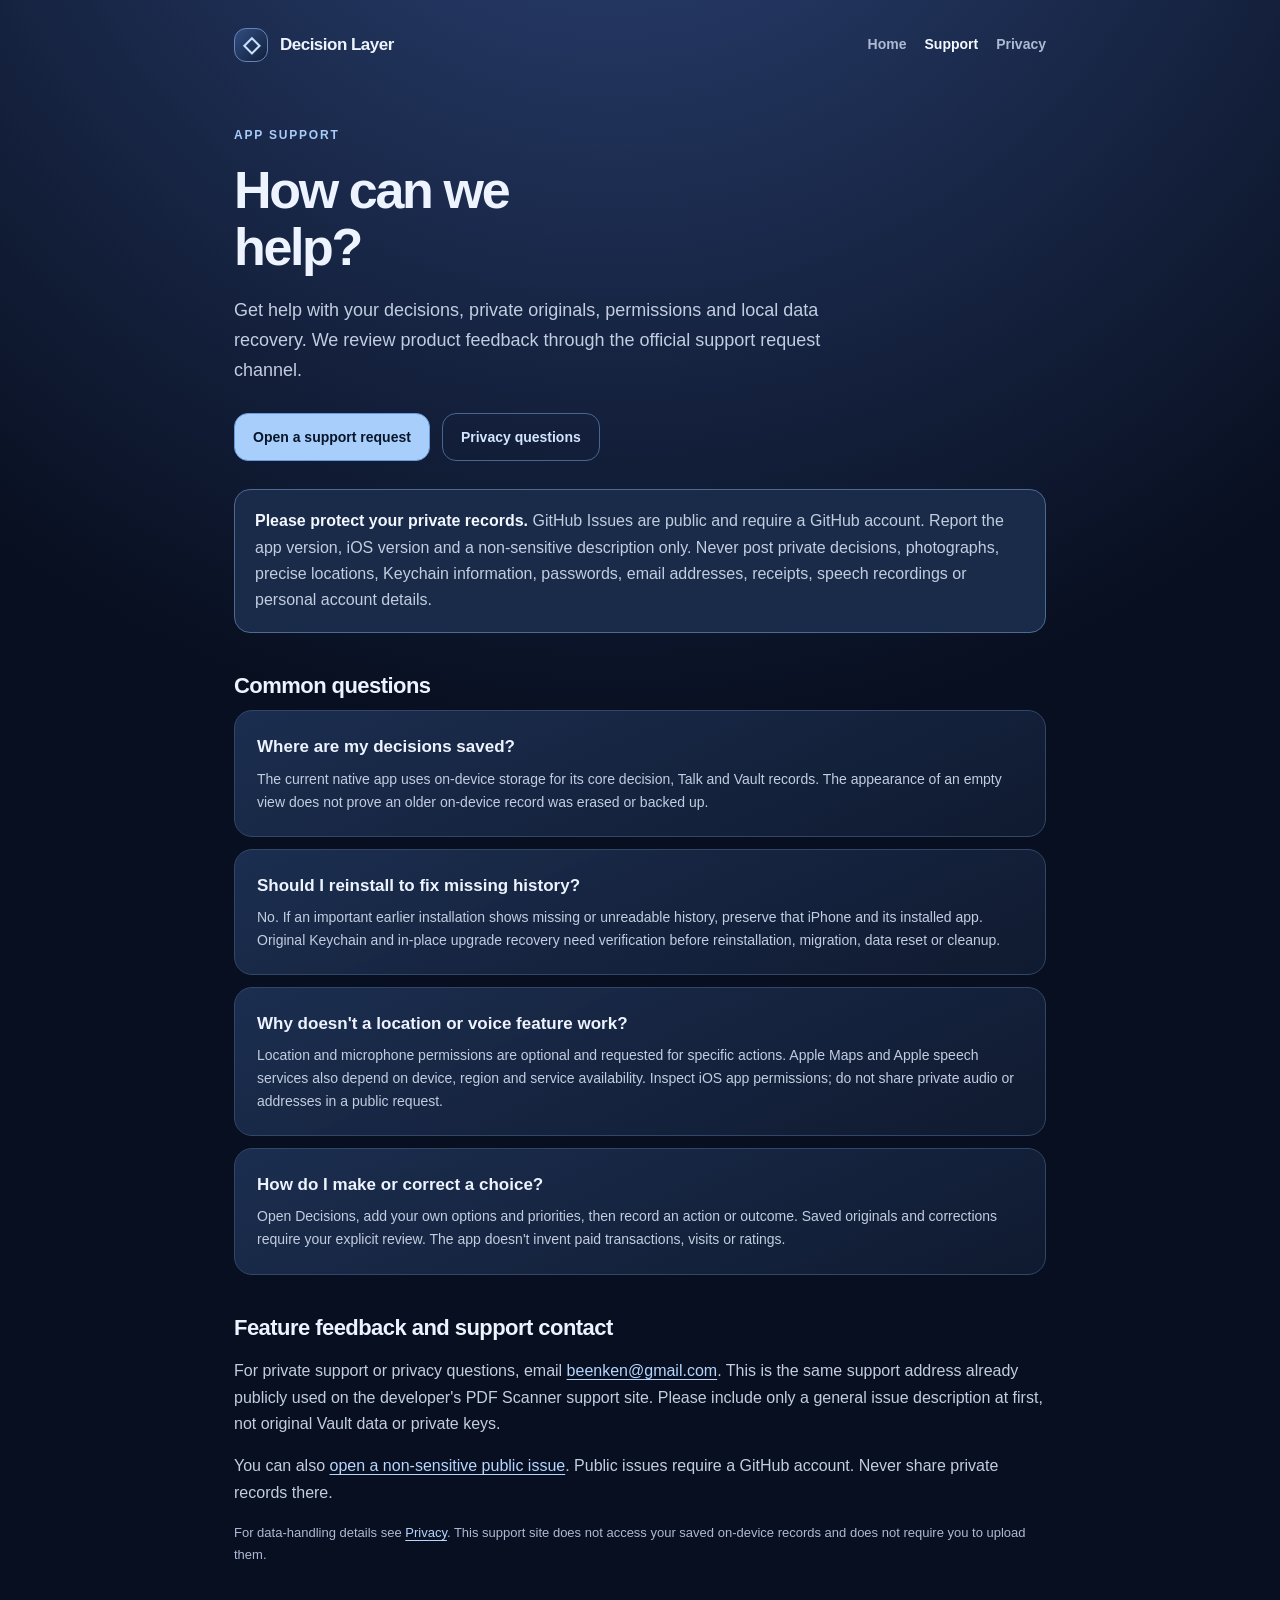
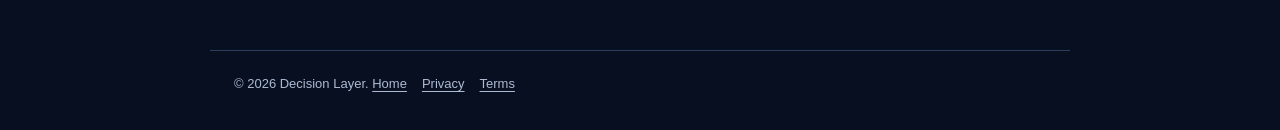
==== support.html @ 04055bee "feat: publish Decision Layer privacy and support hub" ====
<!doctype html><html lang="en"><head><meta charset="utf-8"><meta name="viewport" content="width=device-width,initial-scale=1"><meta name="theme-color" content="#080f20"><meta name="description" content="Help, troubleshooting and contact for Decision Layer on iPhone."><title>Support — Decision Layer</title><link rel="stylesheet" href="styles.css"></head><body>
<header><div class="header-row"><a class="brand" href="index.html"><span aria-hidden="true">◇</span> Decision Layer</a><nav aria-label="Main navigation"><a href="index.html">Home</a><a href="support.html" aria-current="page">Support</a><a href="privacy.html">Privacy</a></nav></div></header>
<main><div class="eyebrow">App support</div><h1>How can we help?</h1>
<p class="lead">Get help with your decisions, private originals, permissions and local data recovery. We review product feedback through the official support request channel.</p>
<div class="actions"><a class="button" href="https://github.com/L1gh7C0d35/decision-layer-support/issues/new" rel="noopener noreferrer">Open a support request</a><a class="button secondary" href="privacy.html">Privacy questions</a></div>
<div class="notice"><p><strong>Please protect your private records.</strong> GitHub Issues are public and require a GitHub account. Report the app version, iOS version and a non-sensitive description only. Never post private decisions, photographs, precise locations, Keychain information, passwords, email addresses, receipts, speech recordings or personal account details.</p></div>
<h2>Common questions</h2>
<section class="card"><h3>Where are my decisions saved?</h3><p>The current native app uses on-device storage for its core decision, Talk and Vault records. The appearance of an empty view does not prove an older on-device record was erased or backed up.</p></section>
<section class="card" style="margin-top:12px"><h3>Should I reinstall to fix missing history?</h3><p>No. If an important earlier installation shows missing or unreadable history, preserve that iPhone and its installed app. Original Keychain and in-place upgrade recovery need verification before reinstallation, migration, data reset or cleanup.</p></section>
<section class="card" style="margin-top:12px"><h3>Why doesn't a location or voice feature work?</h3><p>Location and microphone permissions are optional and requested for specific actions. Apple Maps and Apple speech services also depend on device, region and service availability. Inspect iOS app permissions; do not share private audio or addresses in a public request.</p></section>
<section class="card" style="margin-top:12px"><h3>How do I make or correct a choice?</h3><p>Open Decisions, add your own options and priorities, then record an action or outcome. Saved originals and corrections require your explicit review. The app doesn't invent paid transactions, visits or ratings.</p></section>
<h2>Feature feedback and support contact</h2>
<p>For private support or privacy questions, email <a href="mailto:beenken@gmail.com?subject=Decision%20Layer%20Support">beenken@gmail.com</a>. This is the same support address already publicly used on the developer's PDF Scanner support site. Please include only a general issue description at first, not original Vault data or private keys.</p>
<p>You can also <a href="https://github.com/L1gh7C0d35/decision-layer-support/issues/new" rel="noopener noreferrer">open a non-sensitive public issue</a>. Public issues require a GitHub account. Never share private records there.</p>
<p class="small">For data-handling details see <a href="privacy.html">Privacy</a>. This support site does not access your saved on-device records and does not require you to upload them.</p>
</main><footer>© 2026 Decision Layer. <a href="index.html">Home</a><a href="privacy.html">Privacy</a><a href="terms.html">Terms</a></footer></body></html>
---- styles.css ----
:root{color-scheme:dark;--bg:#080f20;--surface:#121d34;--surface2:#182741;--border:#324768;--sky:#b6d6ff;--text:#edf3ff;--muted:#acbad3}
*{box-sizing:border-box}
html{scroll-behavior:smooth}
body{margin:0;background:radial-gradient(circle at 48% -18%,#2f477c 0,transparent 49%),var(--bg);color:var(--text);font:16px/1.65 -apple-system,BlinkMacSystemFont,"Segoe UI",sans-serif;min-height:100vh}
a{color:var(--sky);text-decoration-thickness:1px;text-underline-offset:3px}
a:hover{color:white}
a:focus-visible{outline:3px solid #b6d6ff;outline-offset:4px;border-radius:4px}
header,main,footer{max-width:860px;margin:0 auto;padding:0 24px}
header{padding-top:28px}
.header-row{display:flex;justify-content:space-between;align-items:center;gap:16px;flex-wrap:wrap}
.brand{display:flex;align-items:center;gap:12px;color:var(--text);font-weight:760;letter-spacing:-.03em;font-size:17px;text-decoration:none}
.brand span{display:grid;place-items:center;border:1px solid #6683b6;background:linear-gradient(135deg,#324d83,#102039);width:34px;height:34px;border-radius:12px;line-height:1;font-size:22px;color:#c9e0ff}
nav{display:flex;flex-wrap:wrap;gap:18px}
nav a{color:var(--muted);font-size:14px;text-decoration:none;font-weight:600}
nav a[aria-current=page]{color:#f4f8ff}
main{padding-top:64px;padding-bottom:72px}
.eyebrow{letter-spacing:.15em;color:#a8cdfa;font-size:12px;font-weight:750;text-transform:uppercase}
h1{font-size:clamp(34px,5.2vw,52px);line-height:1.1;letter-spacing:-.045em;margin:16px 0 20px;max-width:14ch}
h2{font-size:22px;line-height:1.35;letter-spacing:-.025em;margin:38px 0 10px}
h3{font-size:17px;margin:0 0 6px}
p,li{color:#c2cde0}
.lead{font-size:18px;max-width:60ch;line-height:1.65}
.badge{border:1px solid #3f608d;background:#182a4c;padding:6px 12px;border-radius:99px;color:#b8d5ff;font-size:12px;font-weight:650;display:inline-block}
.actions{display:flex;flex-wrap:wrap;gap:12px;margin:28px 0}
.button{display:inline-flex;min-height:48px;align-items:center;justify-content:center;text-decoration:none;font-size:14px;font-weight:740;border-radius:14px;padding:10px 18px;border:1px solid #6a9add;background:#a8cffb;color:#091529}
.button:hover{color:#091529;background:#d5e9ff}
.button.secondary{background:transparent;color:#d4e5ff;border-color:#466791}
.button.secondary:hover{background:#1c3052;color:#f5fbff}
.grid{display:grid;grid-template-columns:repeat(auto-fit,minmax(230px,1fr));gap:12px;margin-top:35px}
.card{background:linear-gradient(155deg,rgba(30,50,86,.88),rgba(16,27,49,.94));border:1px solid var(--border);border-radius:18px;padding:22px}
.card h2{margin:0 0 8px;font-size:19px}
.card p{margin:0;font-size:14px}
.notice{background:#192b49;border:1px solid #4d6a91;border-radius:16px;padding:18px 20px;margin-top:25px}
.notice p{margin:0}
.notice strong{color:#f3f7ff}
ul{padding-left:22px}
li{margin-bottom:10px}
.small,small{font-size:13px;color:var(--muted)}
footer{border-top:1px solid #2d3e5b;padding-top:22px;padding-bottom:36px;color:var(--muted);font-size:13px}
footer a{margin-right:15px;color:var(--muted)}
@media(max-width:550px){header{padding-top:20px}main{padding-top:40px;padding-bottom:55px}nav{gap:13px}.lead{font-size:16px}.card{padding:18px}}
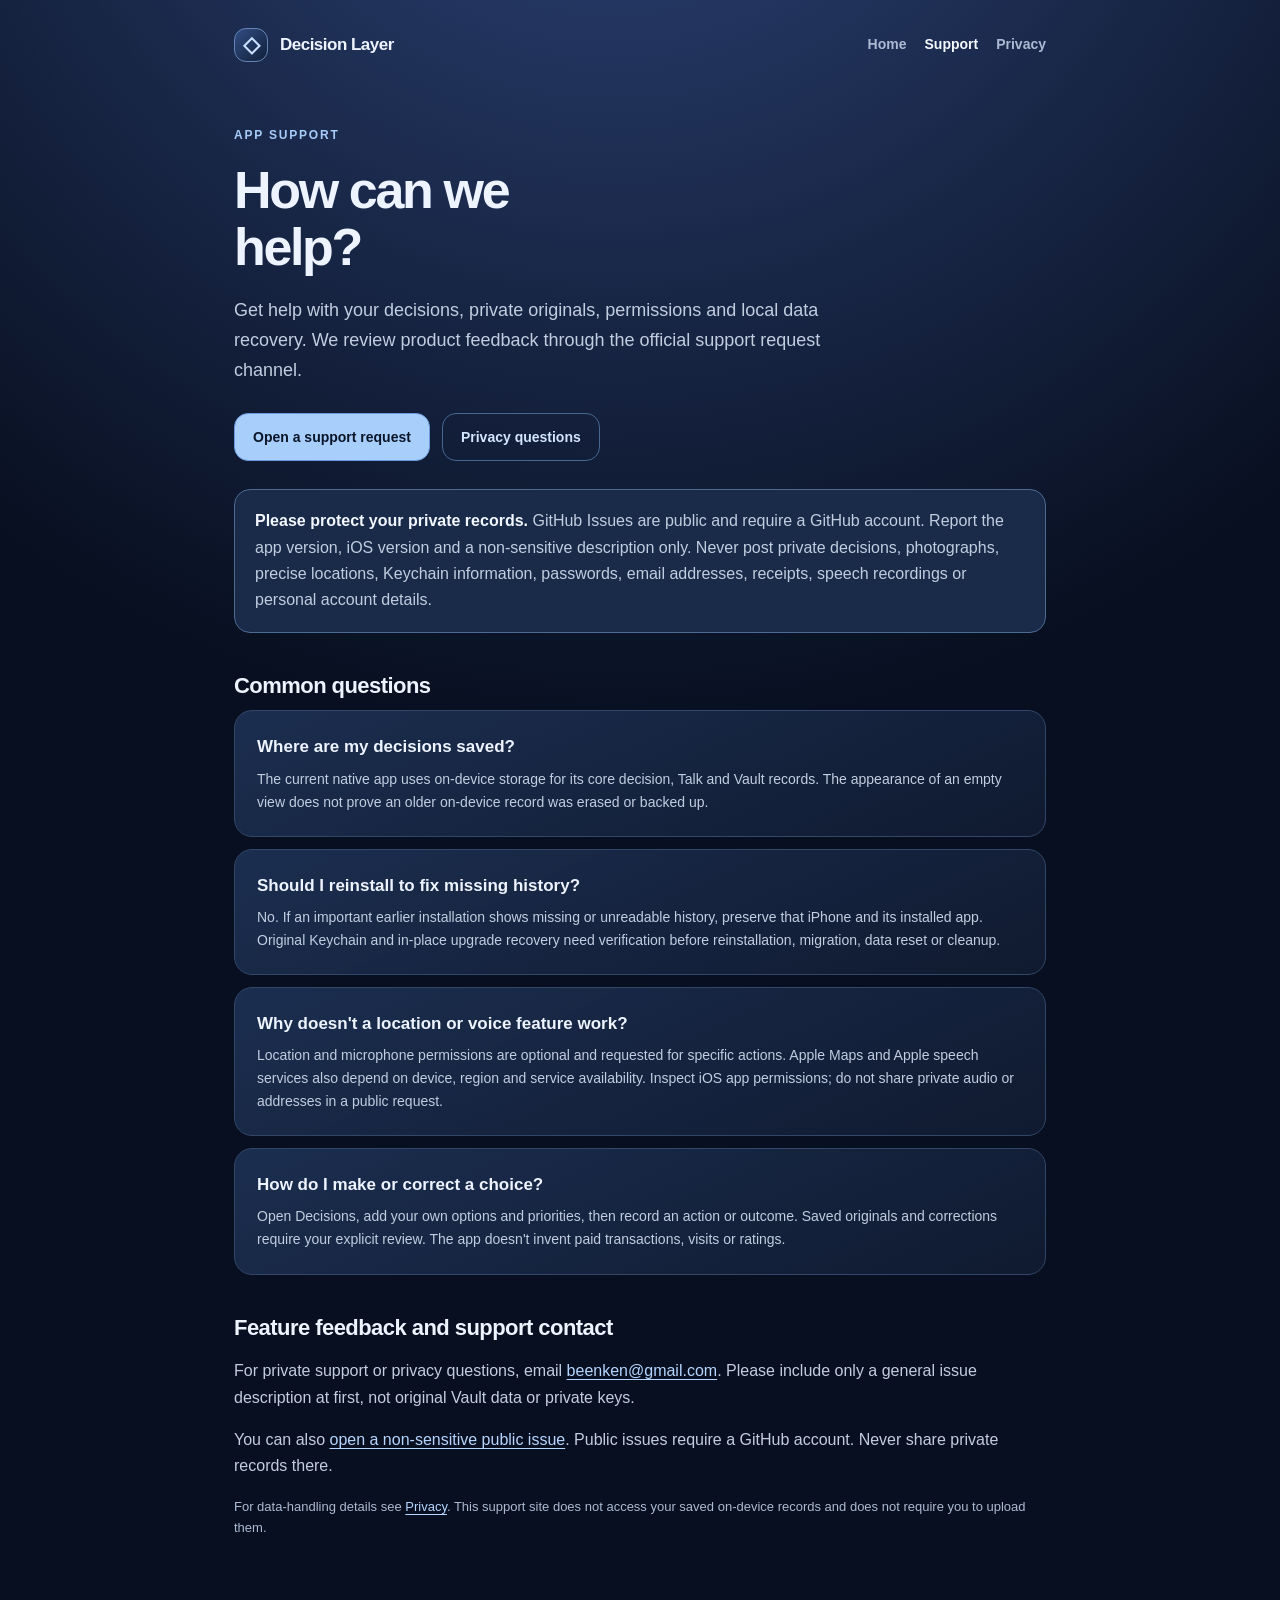
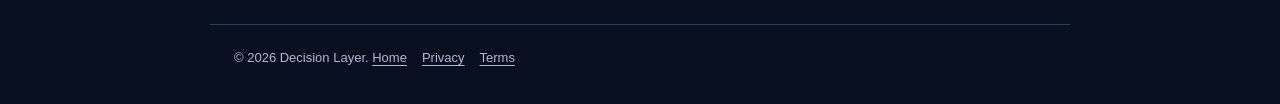
==== commit 9a730e1e: "docs: simplify private email support instructions" ====
--- a/support.html
+++ b/support.html
@@ -10,7 +10,7 @@
 <section class="card" style="margin-top:12px"><h3>Why doesn't a location or voice feature work?</h3><p>Location and microphone permissions are optional and requested for specific actions. Apple Maps and Apple speech services also depend on device, region and service availability. Inspect iOS app permissions; do not share private audio or addresses in a public request.</p></section>
 <section class="card" style="margin-top:12px"><h3>How do I make or correct a choice?</h3><p>Open Decisions, add your own options and priorities, then record an action or outcome. Saved originals and corrections require your explicit review. The app doesn't invent paid transactions, visits or ratings.</p></section>
 <h2>Feature feedback and support contact</h2>
-<p>For private support or privacy questions, email <a href="mailto:beenken@gmail.com?subject=Decision%20Layer%20Support">beenken@gmail.com</a>. This is the same support address already publicly used on the developer's PDF Scanner support site. Please include only a general issue description at first, not original Vault data or private keys.</p>
+<p>For private support or privacy questions, email <a href="mailto:beenken@gmail.com?subject=Decision%20Layer%20Support">beenken@gmail.com</a>. Please include only a general issue description at first, not original Vault data or private keys.</p>
 <p>You can also <a href="https://github.com/L1gh7C0d35/decision-layer-support/issues/new" rel="noopener noreferrer">open a non-sensitive public issue</a>. Public issues require a GitHub account. Never share private records there.</p>
 <p class="small">For data-handling details see <a href="privacy.html">Privacy</a>. This support site does not access your saved on-device records and does not require you to upload them.</p>
 </main><footer>© 2026 Decision Layer. <a href="index.html">Home</a><a href="privacy.html">Privacy</a><a href="terms.html">Terms</a></footer></body></html>
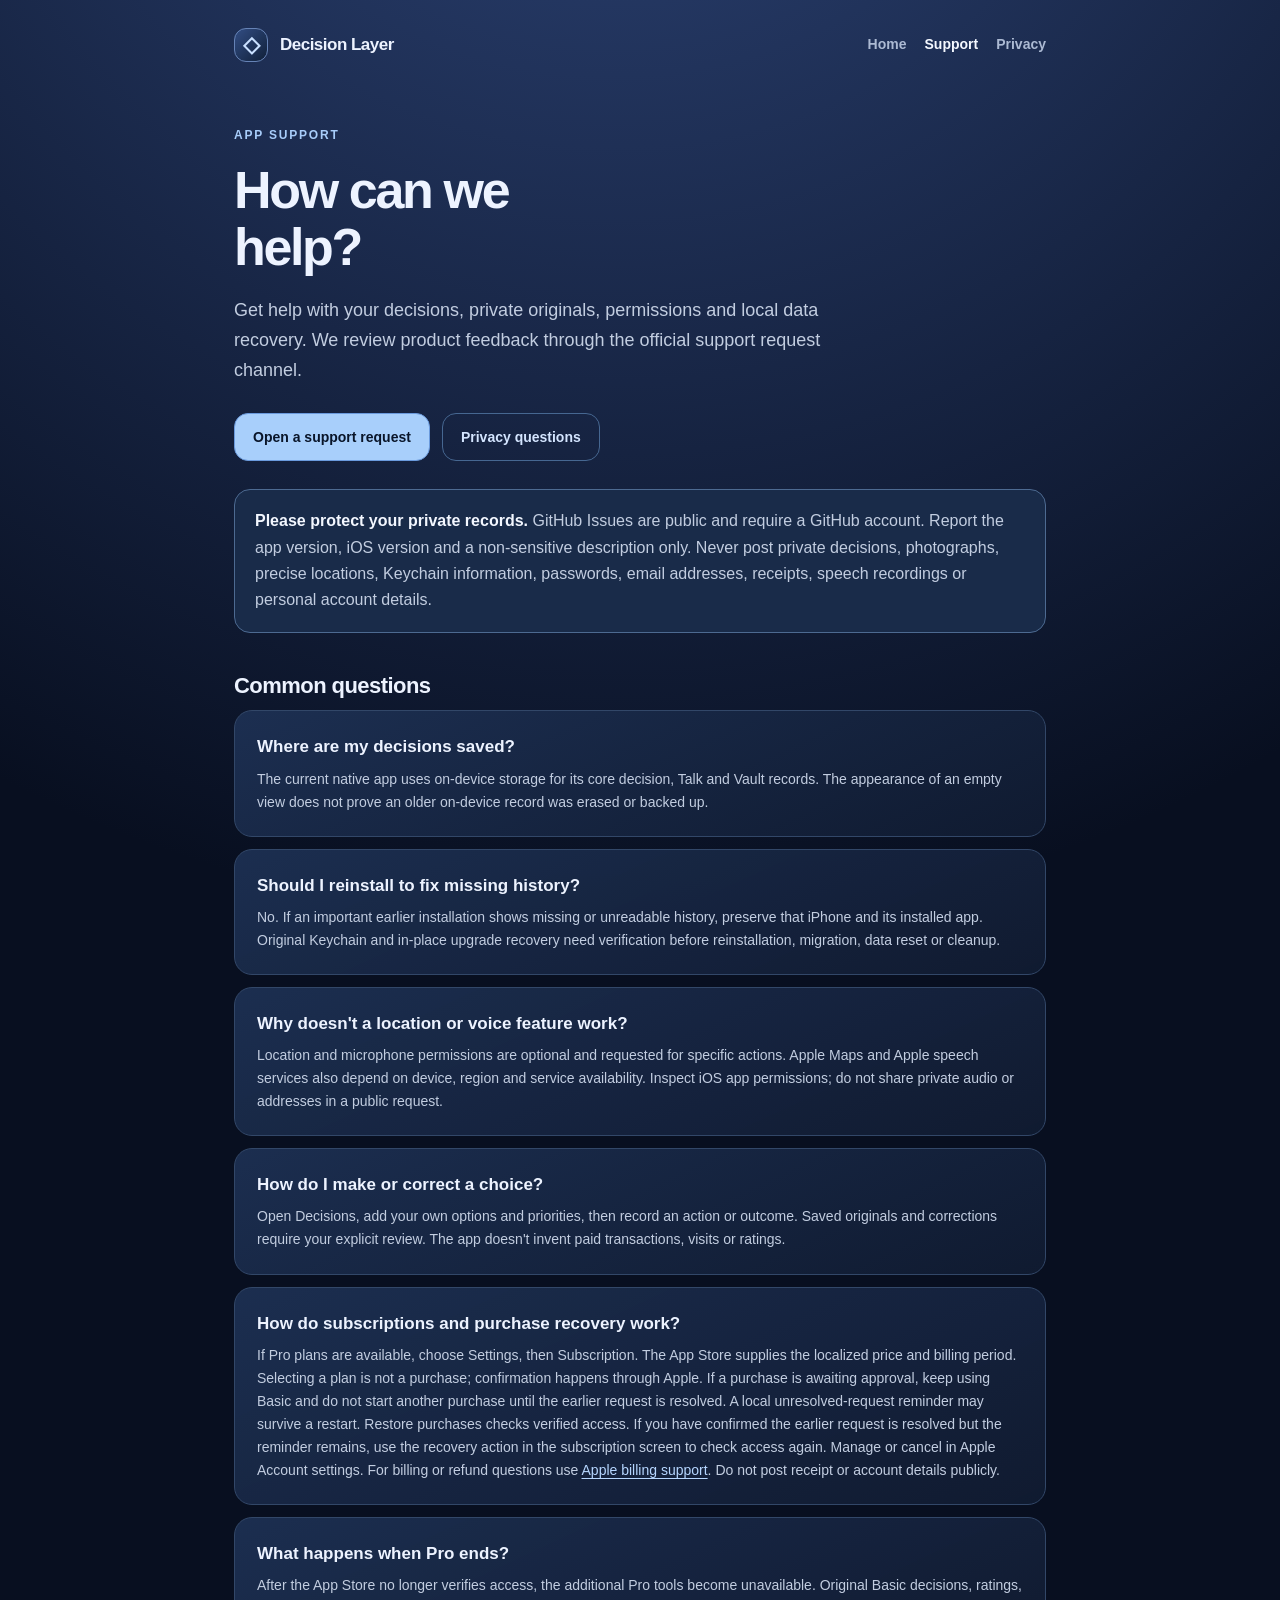
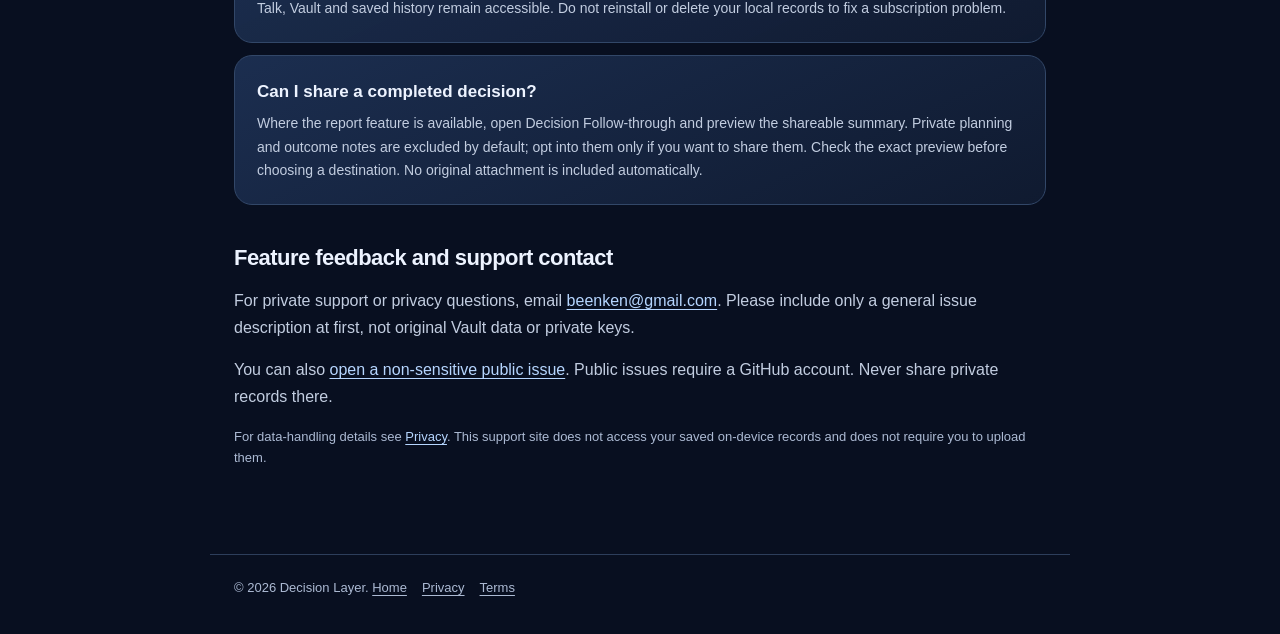
==== commit 81e25040: "Clarify optional subscriptions and report sharing" ====
--- a/support.html
+++ b/support.html
@@ -9,6 +9,9 @@
 <section class="card" style="margin-top:12px"><h3>Should I reinstall to fix missing history?</h3><p>No. If an important earlier installation shows missing or unreadable history, preserve that iPhone and its installed app. Original Keychain and in-place upgrade recovery need verification before reinstallation, migration, data reset or cleanup.</p></section>
 <section class="card" style="margin-top:12px"><h3>Why doesn't a location or voice feature work?</h3><p>Location and microphone permissions are optional and requested for specific actions. Apple Maps and Apple speech services also depend on device, region and service availability. Inspect iOS app permissions; do not share private audio or addresses in a public request.</p></section>
 <section class="card" style="margin-top:12px"><h3>How do I make or correct a choice?</h3><p>Open Decisions, add your own options and priorities, then record an action or outcome. Saved originals and corrections require your explicit review. The app doesn't invent paid transactions, visits or ratings.</p></section>
+<section class="card" style="margin-top:12px"><h3>How do subscriptions and purchase recovery work?</h3><p>If Pro plans are available, choose Settings, then Subscription. The App Store supplies the localized price and billing period. Selecting a plan is not a purchase; confirmation happens through Apple. If a purchase is awaiting approval, keep using Basic and do not start another purchase until the earlier request is resolved. A local unresolved-request reminder may survive a restart. Restore purchases checks verified access. If you have confirmed the earlier request is resolved but the reminder remains, use the recovery action in the subscription screen to check access again. Manage or cancel in Apple Account settings. For billing or refund questions use <a href="https://support.apple.com/billing">Apple billing support</a>. Do not post receipt or account details publicly.</p></section>
+<section class="card" style="margin-top:12px"><h3>What happens when Pro ends?</h3><p>After the App Store no longer verifies access, the additional Pro tools become unavailable. Original Basic decisions, ratings, Talk, Vault and saved history remain accessible. Do not reinstall or delete your local records to fix a subscription problem.</p></section>
+<section class="card" style="margin-top:12px"><h3>Can I share a completed decision?</h3><p>Where the report feature is available, open Decision Follow-through and preview the shareable summary. Private planning and outcome notes are excluded by default; opt into them only if you want to share them. Check the exact preview before choosing a destination. No original attachment is included automatically.</p></section>
 <h2>Feature feedback and support contact</h2>
 <p>For private support or privacy questions, email <a href="mailto:beenken@gmail.com?subject=Decision%20Layer%20Support">beenken@gmail.com</a>. Please include only a general issue description at first, not original Vault data or private keys.</p>
 <p>You can also <a href="https://github.com/L1gh7C0d35/decision-layer-support/issues/new" rel="noopener noreferrer">open a non-sensitive public issue</a>. Public issues require a GitHub account. Never share private records there.</p>
